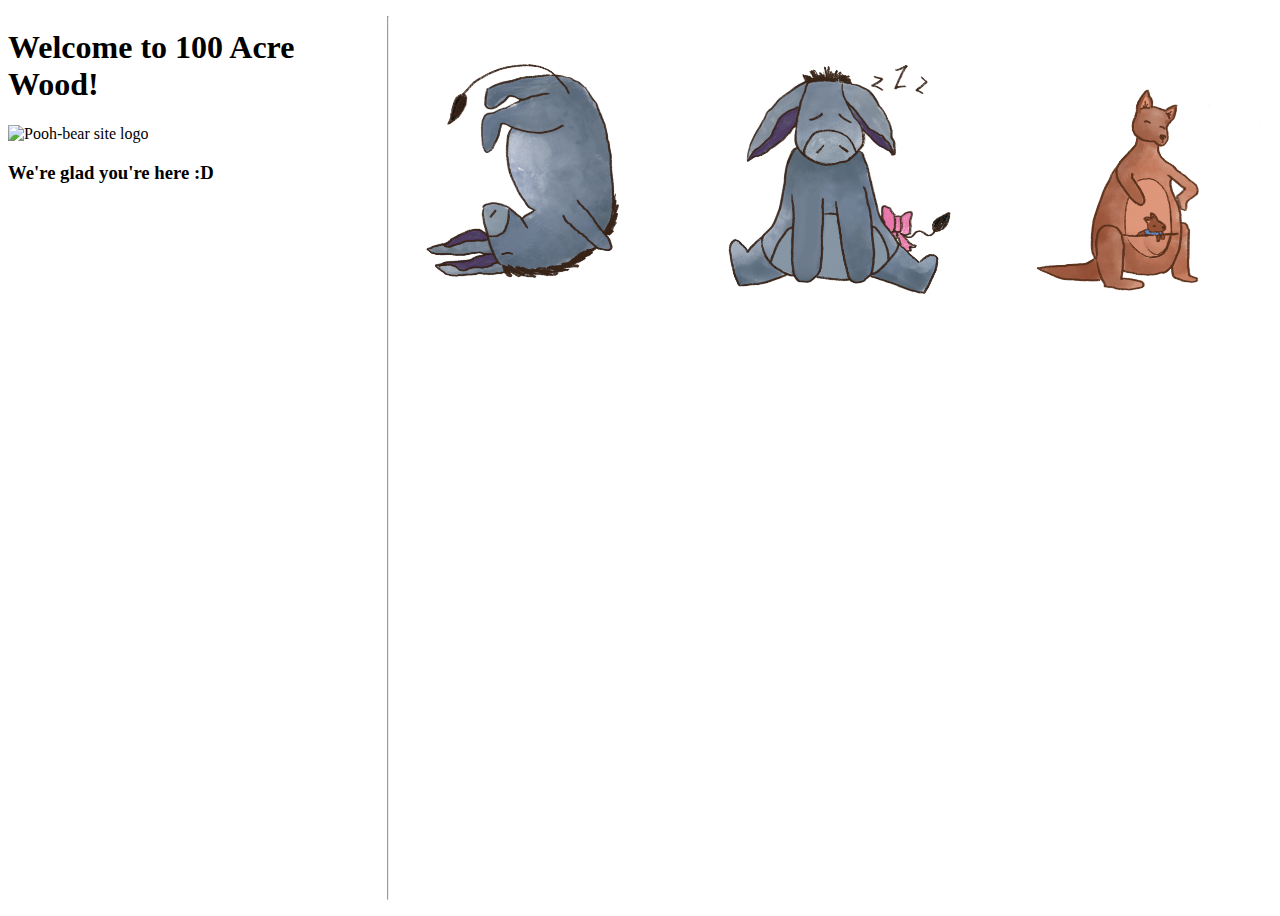
==== index.html @ b76fdb58 "Initial commit" ====
<!-- TO RUN IN BROWSER:
    1. Install vscode extension Name: open in `browser open-in-browser` by TechER
    2. Right click html file and either run in default browser or another browser
  -->


<!DOCTYPE html>
<html lang="en">
  <head>
    <meta name="viewport" content="width=device-width, initial-scale=1.0" />
    <title>HTML/CSS Studio</title>
    <!-- import CSS styles -->
    <link rel="stylesheet" href="styles.css" /> 
  </head>

  <!-- page content goes into <body> -->
  <body>
    <div id="logoBar">
      <h1>Welcome to 100 Acre Wood!</h1>
      <img id="siteLogo" alt="Pooh-bear site logo" src="./assets/Header.png"/>
      <h3>We're glad you're here :D</h3>
    </div>
    <hr/>
    <div id="staffGallery">
      <img class="galleryImage" src="./assets/Eeyore-Eh.png"/>
      <img class="galleryImage" src="./assets/Eeyore-Zz.png"/>
      <img class="galleryImage" src="./assets/Kanga-Roo.png"/>
      <img class="galleryImage" src="./assets/Owl-Phone.png"/>
    </div>
  </body>

</html>
---- styles.css ----
#logoBar{
  width: 30vw;
  height: 100vh;
}
#siteLogo{
  width: 100%;
}
body {
  display: flex;
}
#staffGallery{
  width: 70vw;
  display: inherit;

}
.galleryImage{
  width: 100%;
  height: auto;
  height: 300px;
}
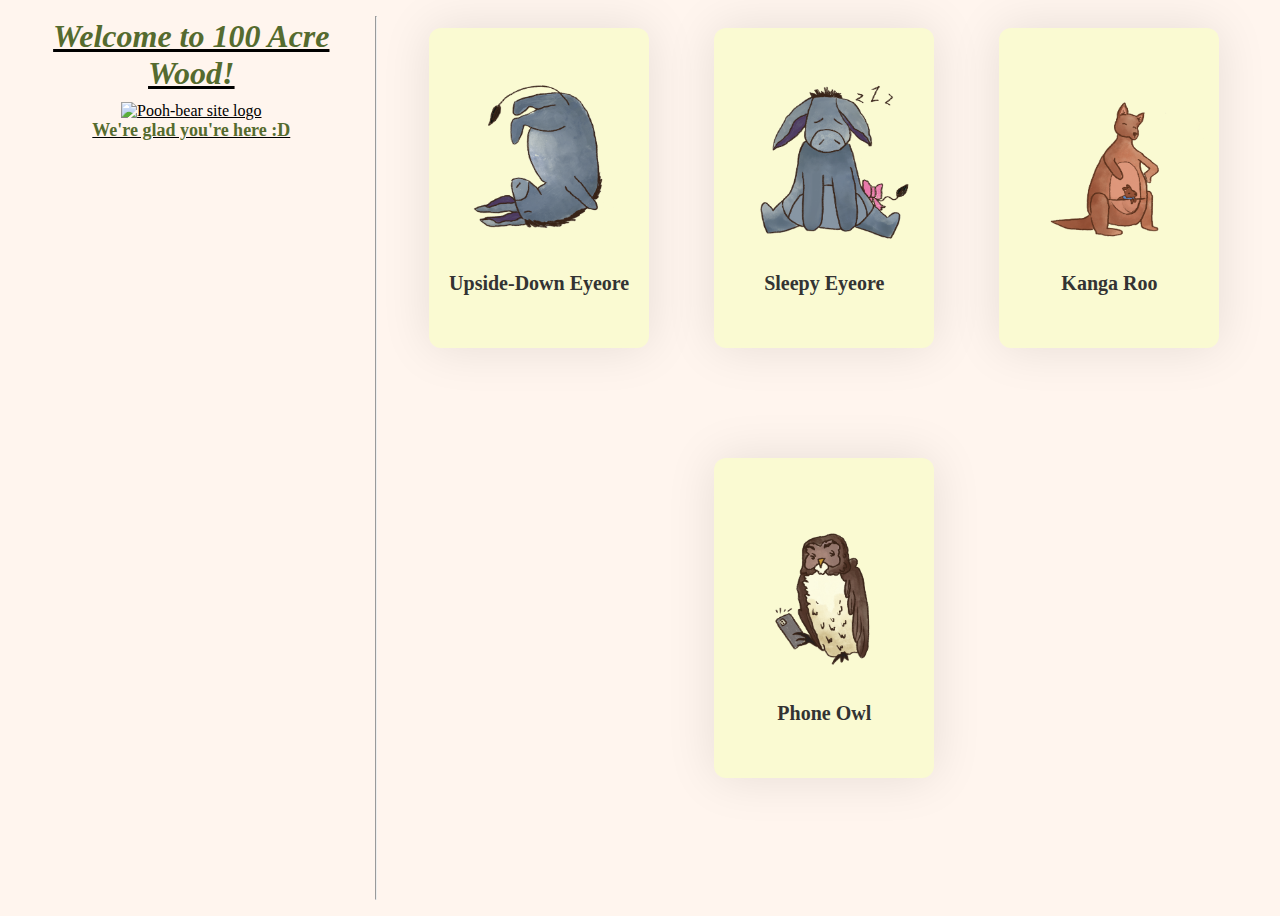
==== commit 9ee7f1cb: "finish studio" ====
--- a/index.html
+++ b/index.html
@@ -1,8 +1,7 @@
-  <!-- TO RUN IN BROWSER:
+<!-- TO RUN IN BROWSER:
     1. Install vscode extension Name: open in `browser open-in-browser` by TechER
     2. Right click html file and either run in default browser or another browser
   -->
-
 
 <!DOCTYPE html>
 <html lang="en">
@@ -10,23 +9,50 @@
     <meta name="viewport" content="width=device-width, initial-scale=1.0" />
     <title>HTML/CSS Studio</title>
     <!-- import CSS styles -->
-    <link rel="stylesheet" href="styles.css" /> 
+    <link rel="stylesheet" href="styles.css" />
   </head>
 
   <!-- page content goes into <body> -->
   <body>
     <div id="logoBar">
       <h1>Welcome to 100 Acre Wood!</h1>
-      <img id="siteLogo" alt="Pooh-bear site logo" src="./assets/Header.png"/>
+      <img id="siteLogo" alt="Pooh-bear site logo" src="./assets/Header.png" />
       <h3>We're glad you're here :D</h3>
     </div>
-    <hr/>
+    <hr />
     <div id="staffGallery">
-      <img class="galleryImage" src="./assets/Eeyore-Eh.png"/>
-      <img class="galleryImage" src="./assets/Eeyore-Zz.png"/>
-      <img class="galleryImage" src="./assets/Kanga-Roo.png"/>
-      <img class="galleryImage" src="./assets/Owl-Phone.png"/>
+      <div class="card">
+        <img
+          class="galleryImage"
+          src="./assets/Eeyore-Eh.png"
+          alt="An image displaying Eyemore from Winnie the Pooh in a position where he is upside down, seemingly bored"
+        />
+        <h3>Upside-Down Eyeore</h3>
+      </div>
+      <div class="card">
+        <img
+          class="galleryImage"
+          src="./assets/Eeyore-Zz.png"
+          alt="An image displaying Eyeore from Winnie the Pooh with his head faced down and eyes closed, seemingly tired"
+        />
+        <h3>Sleepy Eyeore</h3>
+      </div>
+      <div class="card">
+        <img
+          class="galleryImage"
+          src="./assets/Kanga-Roo.png"
+          alt=" An image displaying kanga from Winnie the Pooh with a small brown mouse in its pouch"
+        />
+        <h3>Kanga Roo</h3>
+      </div>
+      <div class="card">
+        <img
+          class="galleryImage"
+          src="./assets/Owl-Phone.png"
+          alt="An image displaying Owl from Winnie the Pooh holding a phone with his claw."
+        />
+        <h3>Phone Owl</h3>
+      </div>
     </div>
   </body>
-
-</html>+</html>
--- a/styles.css
+++ b/styles.css
@@ -1,20 +1,90 @@
-#logoBar{
+#logoBar {
   width: 30vw;
   height: 100vh;
+  color: black;
+  font: italic;
+  text-align: center;
+  text-decoration: underline;
 }
-#siteLogo{
+#siteLogo {
   width: 100%;
 }
 body {
   display: flex;
+  background-color: seashell;
+  overflow-y: auto;
 }
-#staffGallery{
+h1 {
+  margin: 10px 0;
+  font-size: 32px;
+  color: darkolivegreen;
+  font-style: italic;
+}
+
+h3 {
+  margin: 0;
+  font-size: 18px;
+  color: darkolivegreen; /* Gray font color */
+}
+
+#staffGallery {
   width: 70vw;
-  display: inherit;
+  display: flex;
+  flex-wrap: wrap;
+  justify-content: space-around;
+  padding: 20px;
+}
 
+.galleryImage {
+  width: 200px;
+  height: auto;
+  margin: 10px;
+  border-radius: 12px;
+  justify-content: space-around;
+  justify-content: flex-end;
+  flex-direction: row;
 }
-.galleryImage{
-  width: 100%;
-  height: auto;
+
+/* Card styles */
+.card {
+  width: 200px;
   height: 300px;
-}+  background-color: lightgoldenrodyellow;
+  padding: 10px;
+  border-radius: 12px;
+  box-shadow: 0px 0px 50px rgba(12, 12, 12, 0.1);
+}
+
+.card h3 {
+  margin: 10px 0;
+  font-size: 20px;
+  color: #333;
+  text-align: center;
+}
+
+@media screen and (width <= 600px) {
+  #logoBar {
+    position: fixed;
+    top: 0;
+    width: auto;
+    height: 42vh;
+    box-shadow: 0px 2px 5px rgba(0, 0, 0, 0.1);
+    color: black;
+    margin: 10px;
+    padding-bottom: 20px;
+  }
+
+  #staffGallery {
+    position: fixed;
+    padding-top: 350px;
+    width: 90%;
+    align-items: center;
+    flex-direction: row;
+    height: 150px;
+  }
+  .card {
+    height: 250px;
+    justify-content: space-around;
+    margin-bottom: 15px;
+  }
+}
